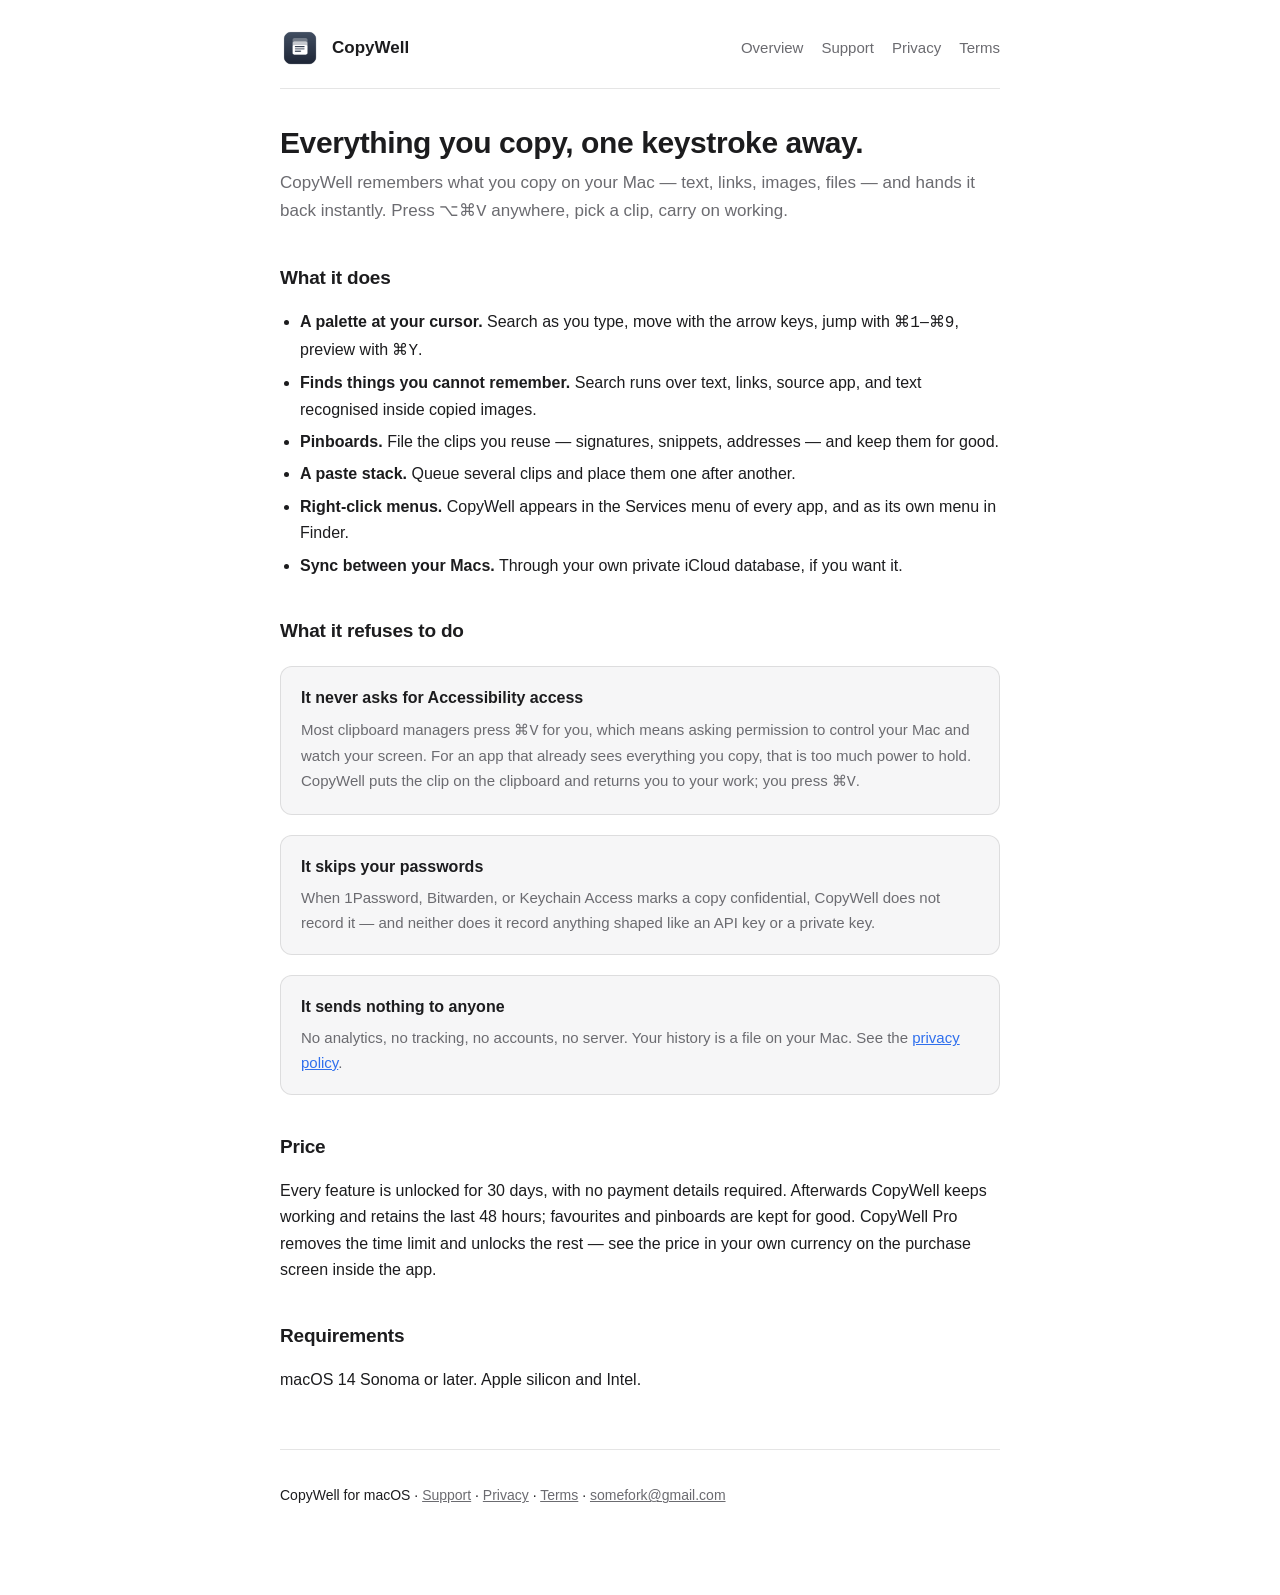
==== docs/index.html @ 3cc8e747 "feat: the privacy policy, terms and support pages App Review requires App Review follows the links o" ====
<!DOCTYPE html>
<html lang="en">
<head>
<meta charset="utf-8">
<meta name="viewport" content="width=device-width, initial-scale=1">
<title>CopyWell — clipboard history for macOS</title>
<meta name="description" content="CopyWell keeps everything you copy on your Mac, and gives it back in a keystroke. No Accessibility permission, nothing uploaded.">
<link rel="icon" href="icon.png">
<link rel="stylesheet" href="style.css">
</head>
<body>
<div class="wrap">

<header class="site">
  <img src="icon.png" alt="CopyWell">
  <span class="name">CopyWell</span>
  <nav>
    <a href="index.html">Overview</a>
    <a href="support.html">Support</a>
    <a href="privacy.html">Privacy</a>
    <a href="terms.html">Terms</a>
  </nav>
</header>

<h1>Everything you copy, one keystroke away.</h1>
<p class="lede">CopyWell remembers what you copy on your Mac — text, links, images, files — and hands it back instantly. Press <kbd>⌥⌘V</kbd> anywhere, pick a clip, carry on working.</p>

<h2>What it does</h2>
<ul>
  <li><strong>A palette at your cursor.</strong> Search as you type, move with the arrow keys, jump with <kbd>⌘1</kbd>–<kbd>⌘9</kbd>, preview with <kbd>⌘Y</kbd>.</li>
  <li><strong>Finds things you cannot remember.</strong> Search runs over text, links, source app, and text recognised inside copied images.</li>
  <li><strong>Pinboards.</strong> File the clips you reuse — signatures, snippets, addresses — and keep them for good.</li>
  <li><strong>A paste stack.</strong> Queue several clips and place them one after another.</li>
  <li><strong>Right-click menus.</strong> CopyWell appears in the Services menu of every app, and as its own menu in Finder.</li>
  <li><strong>Sync between your Macs.</strong> Through your own private iCloud database, if you want it.</li>
</ul>

<h2>What it refuses to do</h2>
<div class="card">
  <h3>It never asks for Accessibility access</h3>
  <p>Most clipboard managers press <kbd>⌘V</kbd> for you, which means asking permission to control your Mac and watch your screen. For an app that already sees everything you copy, that is too much power to hold. CopyWell puts the clip on the clipboard and returns you to your work; you press <kbd>⌘V</kbd>.</p>
</div>
<div class="card">
  <h3>It skips your passwords</h3>
  <p>When 1Password, Bitwarden, or Keychain Access marks a copy confidential, CopyWell does not record it — and neither does it record anything shaped like an API key or a private key.</p>
</div>
<div class="card">
  <h3>It sends nothing to anyone</h3>
  <p>No analytics, no tracking, no accounts, no server. Your history is a file on your Mac. See the <a href="privacy.html">privacy policy</a>.</p>
</div>

<h2>Price</h2>
<p>Every feature is unlocked for 30 days, with no payment details required. Afterwards CopyWell keeps working and retains the last 48 hours; favourites and pinboards are kept for good. CopyWell Pro removes the time limit and unlocks the rest — see the price in your own currency on the purchase screen inside the app.</p>

<h2>Requirements</h2>
<p>macOS 14 Sonoma or later. Apple silicon and Intel.</p>

<footer class="site">
  <p>CopyWell for macOS · <a href="support.html">Support</a> · <a href="privacy.html">Privacy</a> · <a href="terms.html">Terms</a> · <a href="mailto:somefork@gmail.com">somefork@gmail.com</a></p>
</footer>

</div>
</body>
</html>
---- docs/style.css ----
/* One stylesheet for every page: the support site should look like the app —
   quiet, legible, and correct in both appearances without a switch. */
:root {
  --bg: #ffffff;
  --surface: #f6f6f7;
  --text: #1c1c1e;
  --muted: #6b6b70;
  --accent: #2f6fed;
  --border: rgba(0, 0, 0, 0.1);
}

@media (prefers-color-scheme: dark) {
  :root {
    --bg: #131315;
    --surface: #1d1d20;
    --text: #f2f2f4;
    --muted: #9a9aa0;
    --accent: #6f9bff;
    --border: rgba(255, 255, 255, 0.12);
  }
}

* { box-sizing: border-box; }

body {
  margin: 0;
  padding: 0 16px 80px;
  background: var(--bg);
  color: var(--text);
  font: 16px/1.65 -apple-system, BlinkMacSystemFont, "SF Pro Text", "Segoe UI", Roboto, sans-serif;
  -webkit-font-smoothing: antialiased;
}

.wrap { max-width: 720px; margin: 0 auto; }

header.site {
  display: flex;
  align-items: center;
  gap: 12px;
  padding: 28px 0 20px;
  border-bottom: 1px solid var(--border);
  margin-bottom: 36px;
}

header.site img { width: 40px; height: 40px; border-radius: 9px; }
header.site .name { font-weight: 600; font-size: 17px; }
header.site nav { margin-left: auto; display: flex; gap: 18px; }
header.site nav a { color: var(--muted); text-decoration: none; font-size: 15px; }
header.site nav a:hover { color: var(--text); }

h1 { font-size: 30px; line-height: 1.2; letter-spacing: -0.4px; margin: 0 0 8px; }
h2 { font-size: 19px; margin: 36px 0 10px; letter-spacing: -0.2px; }
p, li { color: var(--text); }
.lede { color: var(--muted); font-size: 17px; margin: 0 0 28px; }
.updated { color: var(--muted); font-size: 14px; margin-bottom: 32px; }

a { color: var(--accent); }

ul { padding-left: 20px; }
li { margin: 6px 0; }

.card {
  background: var(--surface);
  border: 1px solid var(--border);
  border-radius: 12px;
  padding: 18px 20px;
  margin: 20px 0;
}

.card h3 { margin: 0 0 6px; font-size: 16px; }
.card p { margin: 0; color: var(--muted); font-size: 15px; }

table { border-collapse: collapse; width: 100%; margin: 18px 0; font-size: 15px; }
th, td { text-align: left; padding: 10px 12px; border-bottom: 1px solid var(--border); vertical-align: top; }
th { color: var(--muted); font-weight: 600; }

footer.site {
  margin-top: 56px;
  padding-top: 20px;
  border-top: 1px solid var(--border);
  color: var(--muted);
  font-size: 14px;
}

footer.site a { color: var(--muted); }
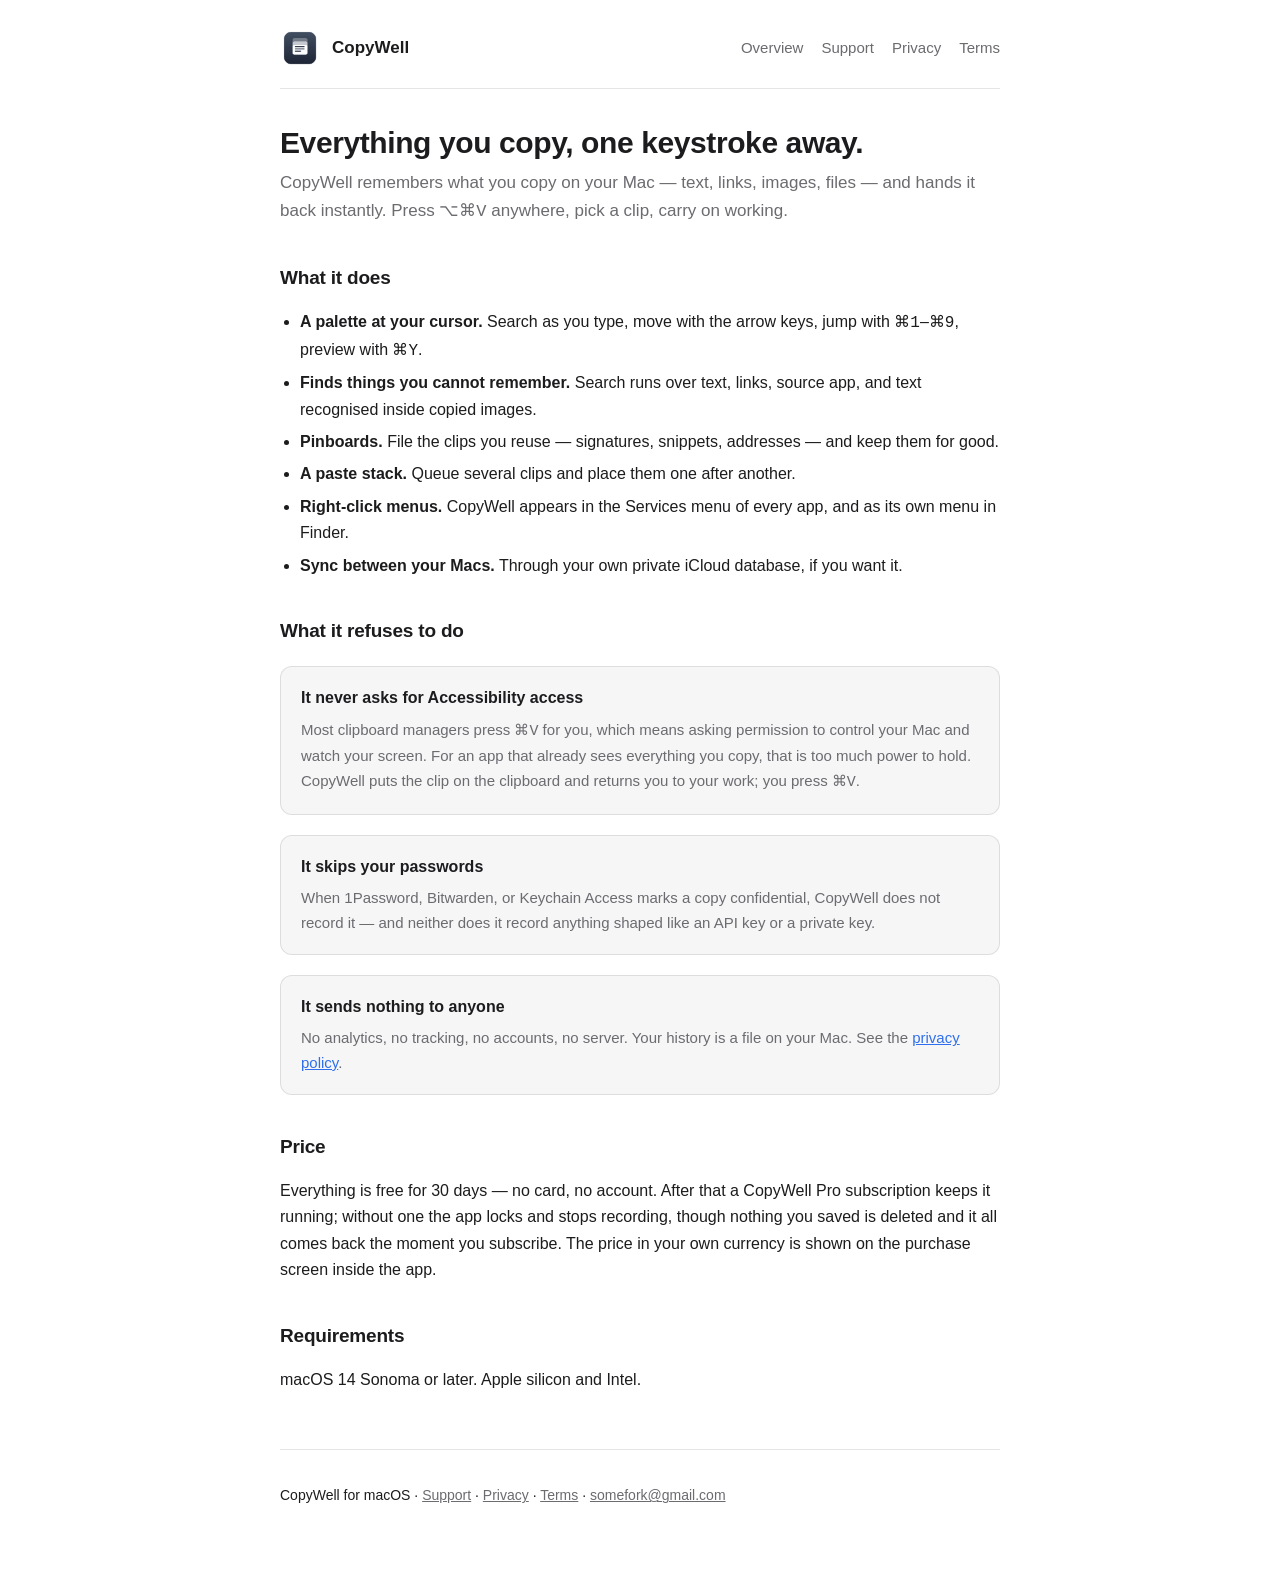
==== commit 2b53e8a5: "docs: the site now says the app locks without a subscription Co-Authored-By: Claude Opus 5 <noreply@" ====
--- a/docs/index.html
+++ b/docs/index.html
@@ -50,7 +50,7 @@
 </div>
 
 <h2>Price</h2>
-<p>Every feature is unlocked for 30 days, with no payment details required. Afterwards CopyWell keeps working and retains the last 48 hours; favourites and pinboards are kept for good. CopyWell Pro removes the time limit and unlocks the rest — see the price in your own currency on the purchase screen inside the app.</p>
+<p>Everything is free for 30 days — no card, no account. After that a CopyWell Pro subscription keeps it running; without one the app locks and stops recording, though nothing you saved is deleted and it all comes back the moment you subscribe. The price in your own currency is shown on the purchase screen inside the app.</p>
 
 <h2>Requirements</h2>
 <p>macOS 14 Sonoma or later. Apple silicon and Intel.</p>
